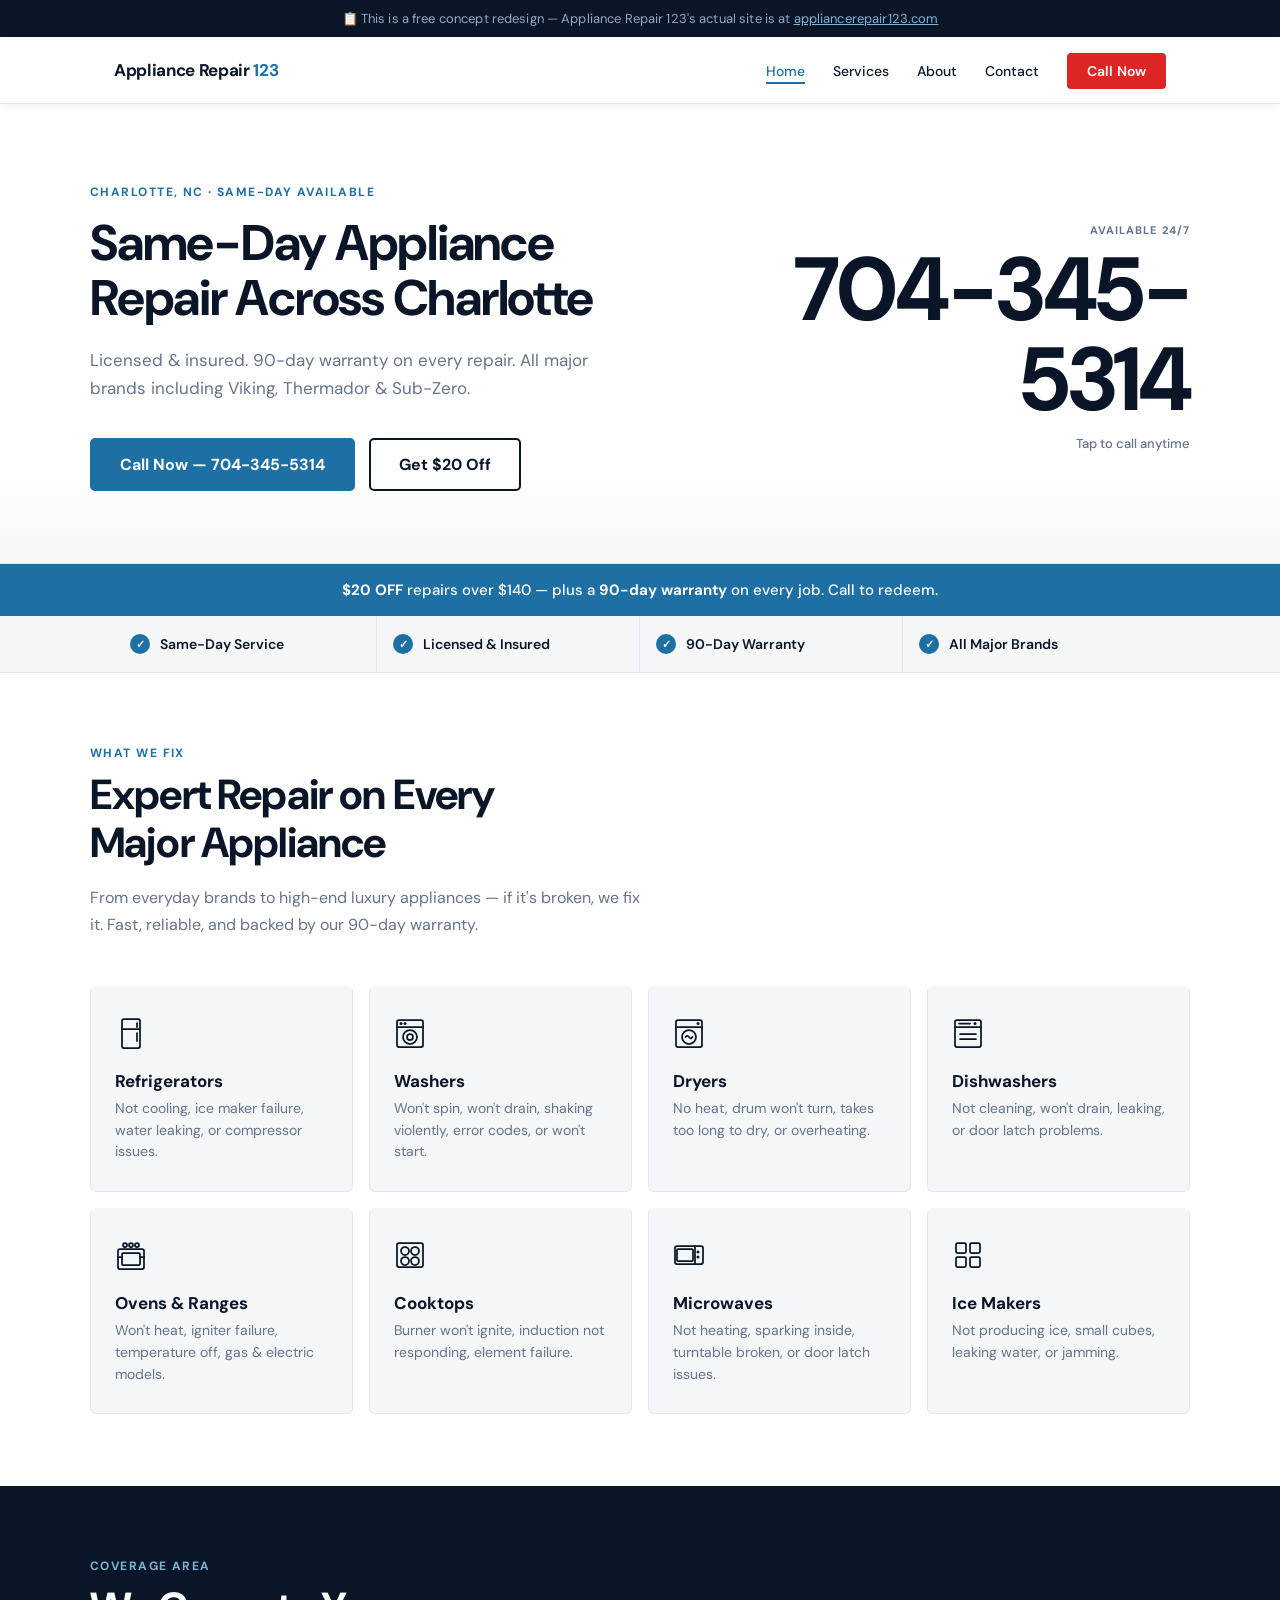
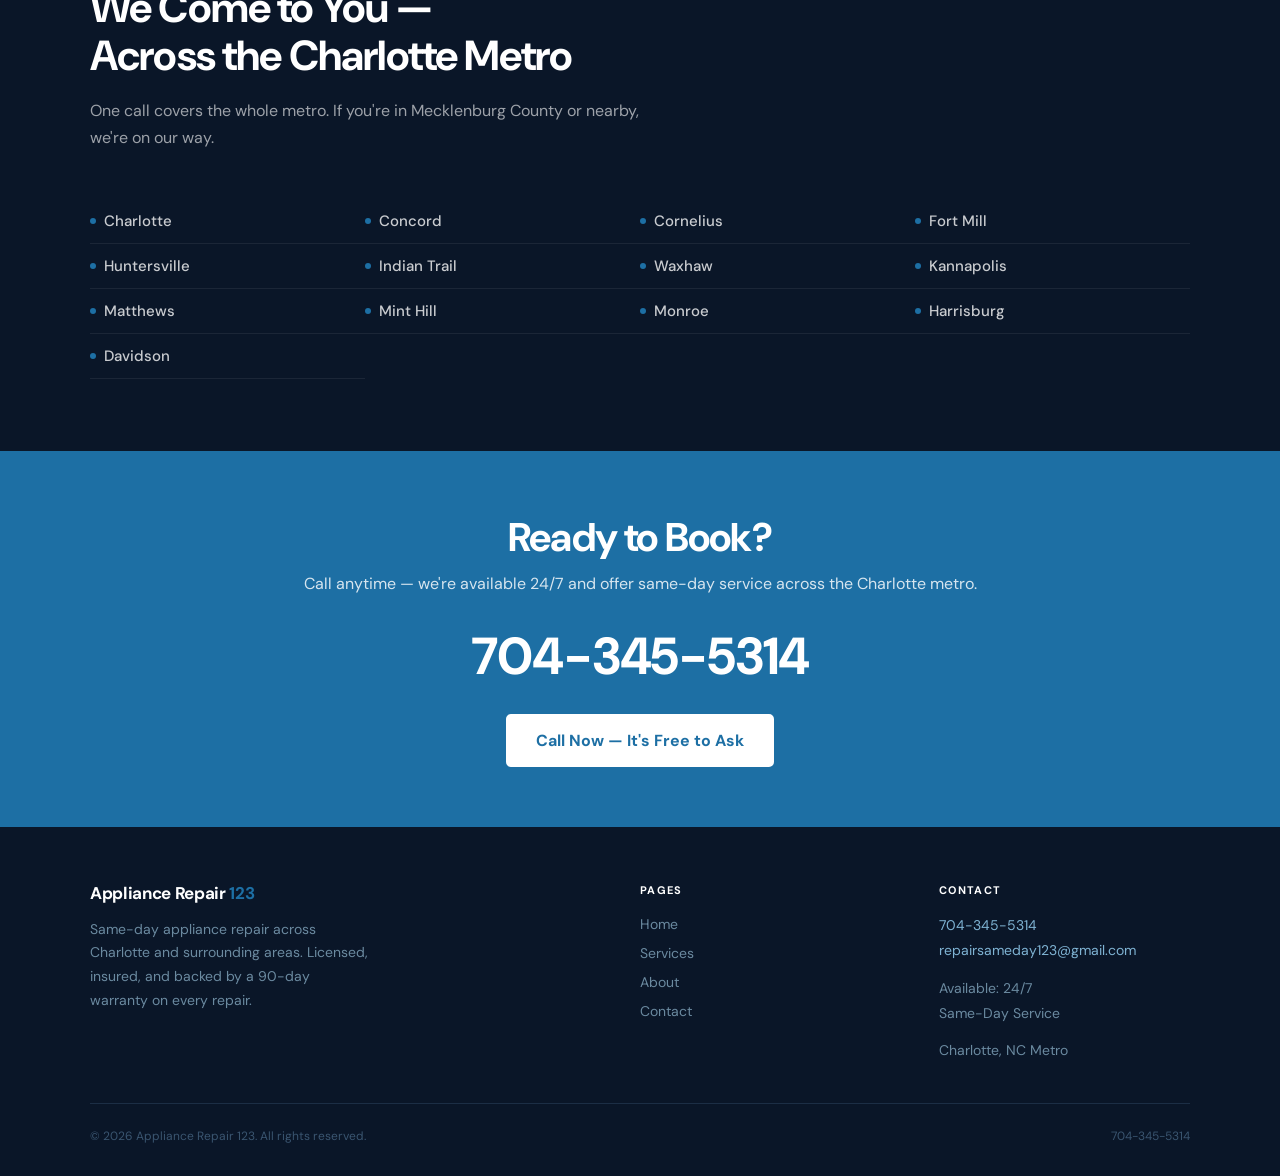
==== index.html @ 3a902fda "feat: initial Appliance Repair 123 concept site" ====
<!DOCTYPE html>
<html lang="en">
<head>
  <meta charset="UTF-8">
  <meta name="viewport" content="width=device-width, initial-scale=1.0">
  <title>Appliance Repair 123 — Same-Day Repair in Charlotte, NC</title>
  <meta name="description" content="Same-day appliance repair across the Charlotte metro. Licensed & insured. 90-day warranty. All major brands including Viking, Thermador & Sub-Zero. Call 704-345-5314.">
  <link rel="preconnect" href="https://fonts.googleapis.com">
  <link rel="preconnect" href="https://fonts.gstatic.com" crossorigin>
  <link href="https://fonts.googleapis.com/css2?family=DM+Sans:wght@400;500;700&display=swap" rel="stylesheet">
  <link rel="stylesheet" href="css/styles.css">
</head>
<body>

  <div class="concept-banner">
    📋 This is a free concept redesign — Appliance Repair 123's actual site is at <a href="https://appliancerepair123.com" target="_blank" rel="noopener">appliancerepair123.com</a>
  </div>

  <nav>
    <div class="nav-inner">
      <a href="index.html" class="nav-logo">Appliance Repair <span>123</span></a>
      <ul class="nav-links">
        <li><a href="index.html" class="active">Home</a></li>
        <li><a href="services.html">Services</a></li>
        <li><a href="about.html">About</a></li>
        <li><a href="contact.html">Contact</a></li>
        <li><a href="tel:7043455314" class="nav-cta">Call Now</a></li>
      </ul>
      <button class="hamburger" id="hamburger" aria-label="Open menu">
        <span></span><span></span><span></span>
      </button>
    </div>
    <div class="mobile-menu" id="mobileMenu">
      <ul>
        <li><a href="index.html" class="active">Home</a></li>
        <li><a href="services.html">Services</a></li>
        <li><a href="about.html">About</a></li>
        <li><a href="contact.html">Contact</a></li>
        <li><a href="tel:7043455314">📞 Call 704-345-5314</a></li>
      </ul>
    </div>
  </nav>

  <!-- HERO -->
  <section class="hero">
    <div class="hero-inner">
      <div class="hero-content">
        <p class="hero-eyebrow">Charlotte, NC · Same-Day Available</p>
        <h1>Same-Day Appliance<br>Repair Across Charlotte</h1>
        <p class="hero-sub">Licensed &amp; insured. 90-day warranty on every repair. All major brands including Viking, Thermador &amp; Sub-Zero.</p>
        <div class="hero-ctas">
          <a href="tel:7043455314" class="btn-primary">Call Now — 704-345-5314</a>
          <a href="#offer" class="btn-outline">Get $20 Off</a>
        </div>
      </div>
      <div class="hero-phone-wrap">
        <p class="hero-phone-label">Available 24/7</p>
        <a href="tel:7043455314" class="hero-phone">704-345-<br>5314</a>
        <p class="hero-phone-sub">Tap to call anytime</p>
      </div>
    </div>
  </section>

  <!-- OFFER BANNER -->
  <div class="offer-banner" id="offer">
    <p><strong>$20 OFF</strong> repairs over $140 — plus a <strong>90-day warranty</strong> on every job. Call to redeem.</p>
  </div>

  <!-- TRUST BAR -->
  <div class="trust-bar">
    <div class="trust-inner">
      <div class="trust-item"><span class="trust-check">✓</span> Same-Day Service</div>
      <div class="trust-item"><span class="trust-check">✓</span> Licensed &amp; Insured</div>
      <div class="trust-item"><span class="trust-check">✓</span> 90-Day Warranty</div>
      <div class="trust-item"><span class="trust-check">✓</span> All Major Brands</div>
    </div>
  </div>

  <!-- SERVICES GRID -->
  <section class="services-section">
    <div class="section-inner">
      <p class="section-eyebrow">What We Fix</p>
      <h2 class="section-title">Expert Repair on Every<br>Major Appliance</h2>
      <p class="section-sub">From everyday brands to high-end luxury appliances — if it's broken, we fix it. Fast, reliable, and backed by our 90-day warranty.</p>
      <div class="services-grid">

        <div class="service-card">
          <div class="card-icon"><svg width="32" height="32" viewBox="0 0 32 32" fill="none" stroke="#0a1628" stroke-width="1.75" stroke-linecap="round" stroke-linejoin="round"><rect x="7" y="2" width="18" height="29" rx="2"/><line x1="7" y1="12" x2="25" y2="12"/><line x1="22" y1="6" x2="22" y2="10"/><line x1="22" y1="16" x2="22" y2="24"/></svg></div>
          <h3>Refrigerators</h3>
          <p>Not cooling, ice maker failure, water leaking, or compressor issues.</p>
        </div>

        <div class="service-card">
          <div class="card-icon"><svg width="32" height="32" viewBox="0 0 32 32" fill="none" stroke="#0a1628" stroke-width="1.75" stroke-linecap="round" stroke-linejoin="round"><rect x="3" y="3" width="26" height="27" rx="2"/><line x1="3" y1="10" x2="29" y2="10"/><circle cx="16" cy="20" r="7"/><circle cx="16" cy="20" r="3"/><circle cx="7" cy="6.5" r="1.5" fill="#0a1628" stroke="none"/><circle cx="11" cy="6.5" r="1.5" fill="#0a1628" stroke="none"/></svg></div>
          <h3>Washers</h3>
          <p>Won't spin, won't drain, shaking violently, error codes, or won't start.</p>
        </div>

        <div class="service-card">
          <div class="card-icon"><svg width="32" height="32" viewBox="0 0 32 32" fill="none" stroke="#0a1628" stroke-width="1.75" stroke-linecap="round" stroke-linejoin="round"><rect x="3" y="3" width="26" height="27" rx="2"/><line x1="3" y1="10" x2="29" y2="10"/><circle cx="16" cy="20" r="7"/><path d="M12.5 20 Q14 17.5 16 20 Q18 22.5 19.5 20"/><circle cx="25" cy="6.5" r="1.5" fill="#0a1628" stroke="none"/></svg></div>
          <h3>Dryers</h3>
          <p>No heat, drum won't turn, takes too long to dry, or overheating.</p>
        </div>

        <div class="service-card">
          <div class="card-icon"><svg width="32" height="32" viewBox="0 0 32 32" fill="none" stroke="#0a1628" stroke-width="1.75" stroke-linecap="round" stroke-linejoin="round"><rect x="3" y="3" width="26" height="27" rx="2"/><line x1="3" y1="10" x2="29" y2="10"/><line x1="8" y1="17" x2="24" y2="17"/><line x1="8" y1="22" x2="24" y2="22"/><line x1="7" y1="6.5" x2="18" y2="6.5"/><circle cx="23" cy="6.5" r="1.5" fill="#0a1628" stroke="none"/></svg></div>
          <h3>Dishwashers</h3>
          <p>Not cleaning, won't drain, leaking, or door latch problems.</p>
        </div>

        <div class="service-card">
          <div class="card-icon"><svg width="32" height="32" viewBox="0 0 32 32" fill="none" stroke="#0a1628" stroke-width="1.75" stroke-linecap="round" stroke-linejoin="round"><circle cx="10" cy="6" r="2"/><circle cx="16" cy="6" r="2"/><circle cx="22" cy="6" r="2"/><rect x="3" y="10" width="26" height="20" rx="2"/><rect x="7" y="14" width="18" height="12" rx="1"/><line x1="3" y1="18" x2="7" y2="18"/><line x1="25" y1="18" x2="29" y2="18"/></svg></div>
          <h3>Ovens &amp; Ranges</h3>
          <p>Won't heat, igniter failure, temperature off, gas &amp; electric models.</p>
        </div>

        <div class="service-card">
          <div class="card-icon"><svg width="32" height="32" viewBox="0 0 32 32" fill="none" stroke="#0a1628" stroke-width="1.75" stroke-linecap="round" stroke-linejoin="round"><rect x="3" y="4" width="26" height="24" rx="2"/><circle cx="11" cy="12" r="4"/><circle cx="21" cy="12" r="4"/><circle cx="11" cy="22" r="4"/><circle cx="21" cy="22" r="4"/></svg></div>
          <h3>Cooktops</h3>
          <p>Burner won't ignite, induction not responding, element failure.</p>
        </div>

        <div class="service-card">
          <div class="card-icon"><svg width="32" height="32" viewBox="0 0 32 32" fill="none" stroke="#0a1628" stroke-width="1.75" stroke-linecap="round" stroke-linejoin="round"><rect x="2" y="7" width="28" height="18" rx="2"/><line x1="22" y1="7" x2="22" y2="25"/><rect x="4" y="10" width="16" height="12" rx="1"/><circle cx="25" cy="13" r="1.5" fill="#0a1628" stroke="none"/><circle cx="25" cy="18" r="1.5" fill="#0a1628" stroke="none"/></svg></div>
          <h3>Microwaves</h3>
          <p>Not heating, sparking inside, turntable broken, or door latch issues.</p>
        </div>

        <div class="service-card">
          <div class="card-icon"><svg width="32" height="32" viewBox="0 0 32 32" fill="none" stroke="#0a1628" stroke-width="1.75" stroke-linecap="round" stroke-linejoin="round"><rect x="4" y="4" width="10" height="10" rx="1.5"/><rect x="18" y="4" width="10" height="10" rx="1.5"/><rect x="4" y="18" width="10" height="10" rx="1.5"/><rect x="18" y="18" width="10" height="10" rx="1.5"/></svg></div>
          <h3>Ice Makers</h3>
          <p>Not producing ice, small cubes, leaking water, or jamming.</p>
        </div>

      </div>
    </div>
  </section>

  <!-- SERVICE AREA -->
  <section class="service-area">
    <div class="section-inner">
      <p class="section-eyebrow">Coverage Area</p>
      <h2 class="section-title">We Come to You —<br>Across the Charlotte Metro</h2>
      <p class="section-sub">One call covers the whole metro. If you're in Mecklenburg County or nearby, we're on our way.</p>
      <div class="cities-grid">
        <div class="city-item">Charlotte</div>
        <div class="city-item">Concord</div>
        <div class="city-item">Cornelius</div>
        <div class="city-item">Fort Mill</div>
        <div class="city-item">Huntersville</div>
        <div class="city-item">Indian Trail</div>
        <div class="city-item">Waxhaw</div>
        <div class="city-item">Kannapolis</div>
        <div class="city-item">Matthews</div>
        <div class="city-item">Mint Hill</div>
        <div class="city-item">Monroe</div>
        <div class="city-item">Harrisburg</div>
        <div class="city-item">Davidson</div>
      </div>
    </div>
  </section>

  <!-- CTA STRIP -->
  <div class="cta-strip">
    <h2>Ready to Book?</h2>
    <p>Call anytime — we're available 24/7 and offer same-day service across the Charlotte metro.</p>
    <a href="tel:7043455314" class="phone-link">704-345-5314</a>
    <a href="tel:7043455314" class="btn-white">Call Now — It's Free to Ask</a>
  </div>

  <!-- FOOTER -->
  <footer>
    <div class="footer-inner">
      <div class="footer-grid">
        <div class="footer-brand">
          <a href="index.html" class="nav-logo">Appliance Repair <span>123</span></a>
          <p>Same-day appliance repair across Charlotte and surrounding areas. Licensed, insured, and backed by a 90-day warranty on every repair.</p>
        </div>
        <div>
          <h4>Pages</h4>
          <ul>
            <li><a href="index.html">Home</a></li>
            <li><a href="services.html">Services</a></li>
            <li><a href="about.html">About</a></li>
            <li><a href="contact.html">Contact</a></li>
          </ul>
        </div>
        <div class="footer-info">
          <h4>Contact</h4>
          <p><a href="tel:7043455314">704-345-5314</a></p>
          <p><a href="mailto:repairsameday123@gmail.com">repairsameday123@gmail.com</a></p>
          <p style="margin-top:12px;">Available: 24/7<br>Same-Day Service</p>
          <p style="margin-top:12px;">Charlotte, NC Metro</p>
        </div>
      </div>
      <hr class="footer-divider">
      <div class="footer-bottom">
        <span>© 2026 Appliance Repair 123. All rights reserved.</span>
        <span><a href="tel:7043455314">704-345-5314</a></span>
      </div>
    </div>
  </footer>

  <script src="main.js"></script>
</body>
</html>
---- css/styles.css ----
/* ── RESET & VARIABLES ── */
*, *::before, *::after { box-sizing: border-box; margin: 0; padding: 0; }

:root {
  --navy: #0a1628;
  --navy-light: #112038;
  --blue: #1d6fa4;
  --blue-dark: #175d8a;
  --blue-light: #e8f4fd;
  --red: #dc2626;
  --red-dark: #b91c1c;
  --white: #ffffff;
  --grey: #f4f6f8;
  --border: #e2e8f0;
  --text: #1a2332;
  --muted: #64748b;
}

html { scroll-behavior: smooth; }

body {
  font-family: 'DM Sans', sans-serif;
  font-size: 16px;
  color: var(--text);
  background: var(--white);
}

/* ── CONCEPT BANNER ── */
.concept-banner {
  background: var(--navy);
  color: #94a8c0;
  text-align: center;
  padding: 10px 20px;
  font-size: 13px;
  letter-spacing: 0.01em;
}
.concept-banner a { color: #7fb3d3; text-decoration: underline; }

/* ── NAV ── */
nav {
  background: var(--white);
  position: sticky;
  top: 0;
  z-index: 100;
  border-bottom: 1px solid var(--border);
  box-shadow: 0 1px 8px rgba(0,0,0,0.06);
}
.nav-inner {
  max-width: 1100px;
  margin: 0 auto;
  padding: 0 24px;
  display: flex;
  align-items: center;
  justify-content: space-between;
  height: 66px;
}
.nav-logo {
  font-weight: 700;
  font-size: 17px;
  color: var(--navy);
  text-decoration: none;
  letter-spacing: -0.02em;
  line-height: 1.2;
}
.nav-logo span { color: var(--blue); }
.nav-links { display: flex; gap: 28px; list-style: none; align-items: center; }
.nav-links a {
  color: var(--navy);
  text-decoration: none;
  font-size: 14px;
  font-weight: 500;
  padding-bottom: 2px;
  border-bottom: 2px solid transparent;
  transition: color 0.15s, border-color 0.15s;
}
.nav-links a:hover { color: var(--blue); }
.nav-links a.active { color: var(--blue); border-bottom-color: var(--blue); }
.nav-cta {
  background: var(--red) !important;
  color: var(--white) !important;
  padding: 9px 20px !important;
  border-radius: 4px;
  border-bottom: none !important;
  font-weight: 600 !important;
  letter-spacing: 0.01em;
  transition: background 0.15s !important;
}
.nav-cta:hover { background: var(--red-dark) !important; }

.hamburger { display: none; flex-direction: column; gap: 5px; cursor: pointer; padding: 4px; background: none; border: none; }
.hamburger span { display: block; width: 24px; height: 2px; background: var(--navy); transition: all 0.25s; }
.mobile-menu { display: none; background: var(--white); border-top: 1px solid var(--border); }
.mobile-menu.open { display: block; }
.mobile-menu ul { list-style: none; padding: 8px 0; }
.mobile-menu ul li a {
  display: block;
  padding: 13px 24px;
  color: var(--navy);
  text-decoration: none;
  font-size: 15px;
  font-weight: 500;
  border-bottom: 1px solid var(--border);
}
.mobile-menu ul li:last-child a { border-bottom: none; }
.mobile-menu ul li a.active { color: var(--blue); }
.mobile-menu ul li a:hover { background: var(--grey); }

/* ── BUTTONS ── */
.btn-primary {
  display: inline-block;
  background: var(--blue);
  color: var(--white);
  font-family: 'DM Sans', sans-serif;
  font-weight: 700;
  font-size: 16px;
  padding: 14px 28px;
  text-decoration: none;
  border-radius: 5px;
  border: 2px solid var(--blue);
  transition: background 0.15s, border-color 0.15s, transform 0.1s;
  cursor: pointer;
}
.btn-primary:hover { background: var(--blue-dark); border-color: var(--blue-dark); transform: translateY(-1px); }

.btn-outline {
  display: inline-block;
  background: transparent;
  color: var(--navy);
  font-family: 'DM Sans', sans-serif;
  font-weight: 700;
  font-size: 16px;
  padding: 14px 28px;
  text-decoration: none;
  border-radius: 5px;
  border: 2px solid var(--navy);
  transition: background 0.15s, color 0.15s, transform 0.1s;
}
.btn-outline:hover { background: var(--navy); color: var(--white); transform: translateY(-1px); }

.btn-outline-white {
  display: inline-block;
  background: transparent;
  color: var(--white);
  font-family: 'DM Sans', sans-serif;
  font-weight: 700;
  font-size: 16px;
  padding: 14px 28px;
  text-decoration: none;
  border-radius: 5px;
  border: 2px solid rgba(255,255,255,0.6);
  transition: background 0.15s, border-color 0.15s, transform 0.1s;
}
.btn-outline-white:hover { background: rgba(255,255,255,0.12); border-color: #fff; transform: translateY(-1px); }

.btn-white {
  display: inline-block;
  background: var(--white);
  color: var(--blue);
  font-family: 'DM Sans', sans-serif;
  font-weight: 700;
  font-size: 16px;
  padding: 14px 28px;
  text-decoration: none;
  border-radius: 5px;
  border: 2px solid var(--white);
  transition: background 0.15s, transform 0.1s;
}
.btn-white:hover { background: var(--grey); transform: translateY(-1px); }

/* ── SHARED SECTION UTILITIES ── */
section { padding: 72px 24px; }
.section-inner { max-width: 1100px; margin: 0 auto; }
.section-eyebrow {
  font-size: 12px;
  font-weight: 700;
  letter-spacing: 0.12em;
  text-transform: uppercase;
  color: var(--blue);
  margin-bottom: 10px;
}
.section-title {
  font-size: clamp(28px, 3.5vw, 42px);
  font-weight: 700;
  color: var(--navy);
  line-height: 1.15;
  margin-bottom: 16px;
  letter-spacing: -0.02em;
}
.section-sub {
  font-size: 16px;
  color: var(--muted);
  line-height: 1.7;
  max-width: 560px;
  margin-bottom: 48px;
}

/* ── PAGE HERO ── */
.page-hero {
  padding: 80px 24px 72px;
  text-align: center;
  background: var(--navy);
}
.page-hero .eyebrow {
  font-size: 12px;
  font-weight: 700;
  letter-spacing: 0.12em;
  text-transform: uppercase;
  color: #7fb3d3;
  margin-bottom: 14px;
}
.page-hero h1 {
  font-size: clamp(34px, 5vw, 58px);
  font-weight: 700;
  color: var(--white);
  line-height: 1.1;
  letter-spacing: -0.025em;
  margin-bottom: 16px;
}
.page-hero p {
  font-size: 17px;
  color: rgba(255,255,255,0.72);
  max-width: 580px;
  margin: 0 auto 32px;
  line-height: 1.65;
}

/* ── CTA STRIP ── */
.cta-strip {
  background: var(--blue);
  padding: 60px 24px;
  text-align: center;
}
.cta-strip h2 {
  font-size: clamp(24px, 3.5vw, 40px);
  font-weight: 700;
  color: var(--white);
  letter-spacing: -0.02em;
  margin-bottom: 10px;
}
.cta-strip p { color: rgba(255,255,255,0.82); font-size: 16px; margin-bottom: 28px; }
.cta-strip .phone-link {
  display: block;
  font-size: clamp(32px, 5vw, 52px);
  font-weight: 700;
  color: var(--white);
  text-decoration: none;
  letter-spacing: -0.02em;
  margin-bottom: 24px;
  transition: opacity 0.15s;
}
.cta-strip .phone-link:hover { opacity: 0.85; }

/* ── FOOTER ── */
footer {
  background: var(--navy);
  color: #94a8c0;
  padding: 56px 24px 32px;
}
.footer-inner { max-width: 1100px; margin: 0 auto; }
.footer-grid {
  display: grid;
  grid-template-columns: 2fr 1fr 1fr;
  gap: 48px;
  margin-bottom: 40px;
}
.footer-brand .nav-logo { display: inline-block; margin-bottom: 14px; color: var(--white); }
.footer-brand p { font-size: 14px; line-height: 1.7; color: #6b8aa0; max-width: 280px; }
footer h4 {
  font-size: 11px;
  font-weight: 700;
  letter-spacing: 0.12em;
  text-transform: uppercase;
  color: var(--white);
  margin-bottom: 16px;
}
footer ul { list-style: none; }
footer ul li { margin-bottom: 8px; }
footer ul li a { color: #6b8aa0; text-decoration: none; font-size: 14px; transition: color 0.15s; }
footer ul li a:hover { color: #c8dcea; }
.footer-info p { font-size: 14px; line-height: 1.8; color: #6b8aa0; }
.footer-info a { color: #7fb3d3; text-decoration: none; }
.footer-divider { border: none; border-top: 1px solid #1c2e45; margin-bottom: 24px; }
.footer-bottom { display: flex; justify-content: space-between; align-items: center; font-size: 12px; color: #3a5570; }
.footer-bottom a { color: #3a5570; text-decoration: none; }

/* ─────────────────────────────────────────
   INDEX PAGE
───────────────────────────────────────── */
.hero {
  background: linear-gradient(to bottom, var(--white) 80%, var(--grey) 100%);
  padding: 80px 24px 72px;
  border-bottom: 1px solid var(--border);
}
.hero-inner {
  max-width: 1100px;
  margin: 0 auto;
  display: flex;
  align-items: center;
  justify-content: space-between;
  gap: 48px;
}
.hero-content { flex: 1; }
.hero-eyebrow {
  font-size: 12px;
  font-weight: 700;
  letter-spacing: 0.12em;
  text-transform: uppercase;
  color: var(--blue);
  margin-bottom: 16px;
}
.hero h1 {
  font-size: clamp(30px, 4vw, 50px);
  font-weight: 700;
  color: var(--navy);
  line-height: 1.1;
  letter-spacing: -0.025em;
  margin-bottom: 20px;
}
.hero-sub {
  font-size: 17px;
  color: var(--muted);
  line-height: 1.65;
  margin-bottom: 36px;
  max-width: 500px;
}
.hero-ctas { display: flex; gap: 14px; flex-wrap: wrap; }

.hero-phone-wrap { text-align: right; flex-shrink: 0; }
.hero-phone-label {
  font-size: 11px;
  font-weight: 700;
  letter-spacing: 0.1em;
  text-transform: uppercase;
  color: var(--muted);
  margin-bottom: 8px;
}
.hero-phone {
  font-size: clamp(44px, 7vw, 100px);
  font-weight: 700;
  color: var(--navy);
  text-decoration: none;
  letter-spacing: -0.04em;
  line-height: 1;
  display: block;
  transition: color 0.15s;
  white-space: nowrap;
}
.hero-phone:hover { color: var(--blue); }
.hero-phone-sub {
  font-size: 13px;
  color: var(--muted);
  margin-top: 10px;
  font-weight: 500;
  text-align: right;
}

/* Offer banner */
.offer-banner {
  background: var(--blue);
  padding: 16px 24px;
  text-align: center;
}
.offer-banner p {
  color: var(--white);
  font-size: 15px;
  font-weight: 500;
}
.offer-banner strong { font-weight: 700; }

/* Trust bar */
.trust-bar {
  background: var(--grey);
  border-bottom: 1px solid var(--border);
}
.trust-inner {
  max-width: 1100px;
  margin: 0 auto;
  padding: 0 24px;
  display: grid;
  grid-template-columns: repeat(4, 1fr);
}
.trust-item {
  display: flex;
  align-items: center;
  gap: 10px;
  padding: 18px 16px;
  font-weight: 600;
  font-size: 14px;
  color: var(--navy);
  border-right: 1px solid var(--border);
}
.trust-item:last-child { border-right: none; }
.trust-check {
  width: 20px;
  height: 20px;
  border-radius: 50%;
  background: var(--blue);
  color: var(--white);
  display: flex;
  align-items: center;
  justify-content: center;
  flex-shrink: 0;
  font-size: 11px;
  font-weight: 700;
  line-height: 1;
}

/* Services grid */
.services-section { background: var(--white); }
.services-grid {
  display: grid;
  grid-template-columns: repeat(auto-fill, minmax(240px, 1fr));
  gap: 16px;
}
.service-card {
  background: var(--grey);
  border: 1px solid var(--border);
  border-top: 3px solid transparent;
  border-radius: 6px;
  padding: 28px 24px;
  transition: border-top-color 0.15s, box-shadow 0.15s, transform 0.15s;
  cursor: default;
}
.service-card:hover {
  border-top-color: var(--blue);
  box-shadow: 0 4px 20px rgba(0,0,0,0.08);
  transform: translateY(-2px);
}
.card-icon { display: block; margin-bottom: 16px; }
.service-card h3 {
  font-size: 17px;
  font-weight: 700;
  color: var(--navy);
  margin-bottom: 6px;
}
.service-card p { font-size: 14px; color: var(--muted); line-height: 1.55; }

/* Service area */
.service-area { background: var(--navy); }
.service-area .section-eyebrow { color: #7fb3d3; }
.service-area .section-title { color: var(--white); }
.service-area .section-sub { color: rgba(255,255,255,0.6); }
.cities-grid {
  display: grid;
  grid-template-columns: repeat(4, 1fr);
  gap: 0;
}
.city-item {
  font-size: 15px;
  color: rgba(255,255,255,0.78);
  padding: 12px 0;
  border-bottom: 1px solid rgba(255,255,255,0.07);
  font-weight: 500;
  display: flex;
  align-items: center;
  gap: 8px;
}
.city-item::before {
  content: '';
  display: inline-block;
  width: 6px;
  height: 6px;
  border-radius: 50%;
  background: var(--blue);
  flex-shrink: 0;
}

/* ─────────────────────────────────────────
   SERVICES PAGE
───────────────────────────────────────── */
.service-detail-section { padding: 72px 24px; }
.service-detail-inner { max-width: 1100px; margin: 0 auto; }
.service-block {
  display: grid;
  grid-template-columns: 1fr 2.5fr;
  gap: 48px;
  padding: 52px 0;
  border-bottom: 1px solid var(--border);
  align-items: start;
}
.service-block:last-child { border-bottom: none; }
.service-block-left { position: sticky; top: 88px; }
.service-block-icon { display: block; margin-bottom: 20px; }
.service-block-left h2 {
  font-size: 24px;
  font-weight: 700;
  color: var(--navy);
  letter-spacing: -0.02em;
  margin-bottom: 16px;
  line-height: 1.2;
}
.call-link {
  display: inline-block;
  background: var(--blue);
  color: var(--white);
  font-family: 'DM Sans', sans-serif;
  font-weight: 700;
  font-size: 14px;
  padding: 10px 20px;
  text-decoration: none;
  border-radius: 4px;
  transition: background 0.15s;
}
.call-link:hover { background: var(--blue-dark); }
.service-block-right p {
  font-size: 16px;
  line-height: 1.78;
  color: #444;
  margin-bottom: 20px;
}
.service-block-right h3 {
  font-size: 11px;
  font-weight: 700;
  letter-spacing: 0.1em;
  text-transform: uppercase;
  color: var(--muted);
  margin-bottom: 14px;
  margin-top: 28px;
}
.symptom-list {
  list-style: none;
  display: grid;
  grid-template-columns: repeat(2, 1fr);
  gap: 8px 24px;
}
.symptom-list li {
  font-size: 14px;
  color: #555;
  padding-left: 18px;
  position: relative;
  line-height: 1.5;
}
.symptom-list li::before {
  content: '→';
  position: absolute;
  left: 0;
  color: var(--blue);
  font-size: 12px;
}

/* Premium brands */
.premium-brands {
  background: var(--grey);
  padding: 64px 24px;
  border-top: 1px solid var(--border);
}
.premium-brands-inner { max-width: 1100px; margin: 0 auto; }
.brands-grid {
  display: flex;
  flex-wrap: wrap;
  gap: 14px;
  margin-top: 36px;
}
.brand-badge {
  background: var(--white);
  border: 2px solid var(--border);
  border-radius: 6px;
  padding: 14px 28px;
  font-size: 15px;
  font-weight: 700;
  color: var(--navy);
  letter-spacing: 0.02em;
  transition: border-color 0.15s, box-shadow 0.15s;
}
.brand-badge:hover {
  border-color: var(--blue);
  box-shadow: 0 2px 12px rgba(29,111,164,0.12);
}

/* ─────────────────────────────────────────
   ABOUT PAGE
───────────────────────────────────────── */
.about-section { padding: 80px 24px; }
.about-inner { max-width: 1100px; margin: 0 auto; }
.about-layout {
  display: grid;
  grid-template-columns: 1fr 1fr;
  gap: 64px;
  align-items: start;
  margin-bottom: 72px;
}
.about-text .section-eyebrow { margin-bottom: 12px; }
.about-text h2 {
  font-size: clamp(28px, 3.5vw, 42px);
  font-weight: 700;
  color: var(--navy);
  letter-spacing: -0.02em;
  margin-bottom: 24px;
  line-height: 1.15;
}
.about-text p {
  font-size: 16px;
  line-height: 1.8;
  color: #444;
  margin-bottom: 18px;
}
.about-photo img {
  width: 100%;
  border-radius: 8px;
  display: block;
  object-fit: cover;
  box-shadow: 0 8px 32px rgba(0,0,0,0.12);
}
.about-creds-heading {
  font-size: 12px;
  font-weight: 700;
  letter-spacing: 0.12em;
  text-transform: uppercase;
  color: var(--blue);
  margin-bottom: 24px;
  margin-top: 48px;
}
.about-credentials {
  display: grid;
  grid-template-columns: repeat(3, 1fr);
  gap: 16px;
}
.credential-card {
  background: var(--grey);
  border: 1px solid var(--border);
  border-radius: 6px;
  padding: 28px 20px;
  text-align: center;
}
.cred-icon { display: block; margin: 0 auto 14px; }
.credential-card h3 {
  font-size: 15px;
  font-weight: 700;
  color: var(--navy);
  margin-bottom: 8px;
}
.credential-card p { font-size: 13px; color: var(--muted); line-height: 1.55; }

/* About service area */
.about-area { background: var(--navy); padding: 64px 24px; }
.about-area-inner { max-width: 1100px; margin: 0 auto; }
.about-area .section-eyebrow { color: #7fb3d3; }
.about-area .section-title { color: var(--white); margin-bottom: 36px; }

/* ─────────────────────────────────────────
   CONTACT PAGE
───────────────────────────────────────── */
.contact-hero {
  background: var(--navy);
  padding: 72px 24px 64px;
  text-align: center;
}
.contact-hero h1 {
  font-size: clamp(30px, 5vw, 52px);
  font-weight: 700;
  color: var(--white);
  letter-spacing: -0.025em;
  margin-bottom: 28px;
  line-height: 1.1;
}
.contact-hero .big-phone {
  font-size: clamp(44px, 8vw, 88px);
  font-weight: 700;
  color: var(--white);
  text-decoration: none;
  letter-spacing: -0.04em;
  display: inline-block;
  margin-bottom: 20px;
  transition: color 0.15s;
  line-height: 1;
}
.contact-hero .big-phone:hover { color: #7fb3d3; }
.contact-hero p { font-size: 16px; color: rgba(255,255,255,0.65); margin-bottom: 28px; }

.hours-band {
  background: var(--grey);
  border-bottom: 1px solid var(--border);
  padding: 28px 24px;
}
.hours-inner {
  max-width: 1100px;
  margin: 0 auto;
  display: grid;
  grid-template-columns: repeat(3, 1fr);
  text-align: center;
}
.hours-item { padding: 12px 24px; border-right: 1px solid var(--border); }
.hours-item:last-child { border-right: none; }
.hours-label {
  font-size: 11px;
  font-weight: 700;
  letter-spacing: 0.1em;
  text-transform: uppercase;
  color: var(--muted);
  margin-bottom: 6px;
}
.hours-value { font-size: 20px; font-weight: 700; color: var(--navy); }

.contact-body { padding: 72px 24px; }
.contact-inner {
  max-width: 1100px;
  margin: 0 auto;
  display: grid;
  grid-template-columns: 1fr 1fr;
  gap: 64px;
  align-items: start;
}
.contact-info h2 {
  font-size: clamp(24px, 3vw, 36px);
  font-weight: 700;
  color: var(--navy);
  letter-spacing: -0.02em;
  margin-bottom: 20px;
}
.contact-info > p { font-size: 15px; color: #555; line-height: 1.75; margin-bottom: 32px; }
.info-block { margin-bottom: 28px; }
.info-block h3 {
  font-size: 11px;
  font-weight: 700;
  letter-spacing: 0.1em;
  text-transform: uppercase;
  color: var(--muted);
  margin-bottom: 8px;
}
.info-block a {
  color: var(--navy);
  text-decoration: none;
  font-size: 20px;
  font-weight: 700;
  letter-spacing: -0.02em;
  transition: color 0.15s;
  display: inline-block;
}
.info-block a:hover { color: var(--blue); }
.info-block p { font-size: 15px; color: #555; line-height: 1.65; }

.contact-cities h3 {
  font-size: 11px;
  font-weight: 700;
  letter-spacing: 0.1em;
  text-transform: uppercase;
  color: var(--muted);
  margin-bottom: 14px;
  margin-top: 32px;
}
.cities-tags {
  display: flex;
  flex-wrap: wrap;
  gap: 8px;
}
.city-tag {
  background: var(--grey);
  border: 1px solid var(--border);
  border-radius: 20px;
  padding: 5px 14px;
  font-size: 13px;
  font-weight: 500;
  color: var(--navy);
}

/* Contact form */
.contact-form-wrap h2 {
  font-size: clamp(24px, 3vw, 36px);
  font-weight: 700;
  color: var(--navy);
  letter-spacing: -0.02em;
  margin-bottom: 8px;
}
.form-note { font-size: 13px; color: var(--muted); margin-bottom: 28px; line-height: 1.5; }
.form-note a { color: var(--blue); text-decoration: none; font-weight: 600; }
.form-group { margin-bottom: 18px; }
.form-group label {
  display: block;
  font-size: 12px;
  font-weight: 700;
  letter-spacing: 0.07em;
  text-transform: uppercase;
  color: var(--navy);
  margin-bottom: 6px;
}
.form-group input,
.form-group select,
.form-group textarea {
  width: 100%;
  padding: 12px 14px;
  border: 2px solid var(--border);
  border-radius: 5px;
  font-family: 'DM Sans', sans-serif;
  font-size: 15px;
  color: var(--text);
  background: var(--white);
  transition: border-color 0.15s;
  outline: none;
}
.form-group input:focus,
.form-group select:focus,
.form-group textarea:focus { border-color: var(--blue); }
.form-group textarea { resize: vertical; min-height: 120px; }
.form-group select {
  appearance: none;
  background-image: url("data:image/svg+xml,%3Csvg xmlns='http://www.w3.org/2000/svg' width='12' height='8' viewBox='0 0 12 8'%3E%3Cpath fill='%2364748b' d='M6 8L0 0h12z'/%3E%3C/svg%3E");
  background-repeat: no-repeat;
  background-position: right 14px center;
  cursor: pointer;
}
.form-row { display: grid; grid-template-columns: 1fr 1fr; gap: 16px; }
.btn-submit {
  display: block;
  width: 100%;
  background: var(--blue);
  color: var(--white);
  font-family: 'DM Sans', sans-serif;
  font-weight: 700;
  font-size: 17px;
  padding: 15px 24px;
  border: none;
  border-radius: 5px;
  cursor: pointer;
  transition: background 0.15s, transform 0.1s;
  margin-top: 8px;
}
.btn-submit:hover { background: var(--blue-dark); transform: translateY(-1px); }
.form-disclaimer { font-size: 12px; color: var(--muted); text-align: center; margin-top: 10px; line-height: 1.5; }

/* ─────────────────────────────────────────
   RESPONSIVE
───────────────────────────────────────── */
@media (max-width: 768px) {
  nav .nav-links { display: none; }
  .hamburger { display: flex; }

  .hero-inner { flex-direction: column; gap: 40px; }
  .hero-phone-wrap { text-align: left; }
  .hero-phone { font-size: 52px; }
  .hero-ctas { flex-direction: column; }
  .hero-ctas a { text-align: center; }

  .trust-inner { grid-template-columns: repeat(2, 1fr); }
  .trust-item { border-right: none; border-bottom: 1px solid var(--border); }
  .trust-item:nth-child(odd) { border-right: 1px solid var(--border); }
  .trust-item:nth-child(3),
  .trust-item:nth-child(4) { border-bottom: none; }

  .cities-grid { grid-template-columns: repeat(2, 1fr); }

  .service-block { grid-template-columns: 1fr; }
  .service-block-left { position: static; }
  .symptom-list { grid-template-columns: 1fr; }

  .about-layout { grid-template-columns: 1fr; gap: 40px; }
  .about-credentials { grid-template-columns: 1fr; }

  .hours-inner { grid-template-columns: 1fr; }
  .hours-item { border-right: none; border-bottom: 1px solid var(--border); padding: 16px 24px; }
  .hours-item:last-child { border-bottom: none; }

  .contact-inner { grid-template-columns: 1fr; gap: 40px; }
  .form-row { grid-template-columns: 1fr; }

  .footer-grid { grid-template-columns: 1fr; gap: 32px; }
  .footer-bottom { flex-direction: column; gap: 8px; text-align: center; }

  section { padding: 52px 24px; }
}

@media (max-width: 480px) {
  .trust-inner { grid-template-columns: 1fr; }
  .trust-item { border-right: none; }
  .trust-item:nth-child(odd) { border-right: none; }
  .trust-item:nth-child(3),
  .trust-item:nth-child(4) { border-bottom: 1px solid var(--border); }
  .trust-item:last-child { border-bottom: none; }
  .cities-grid { grid-template-columns: 1fr 1fr; }
}
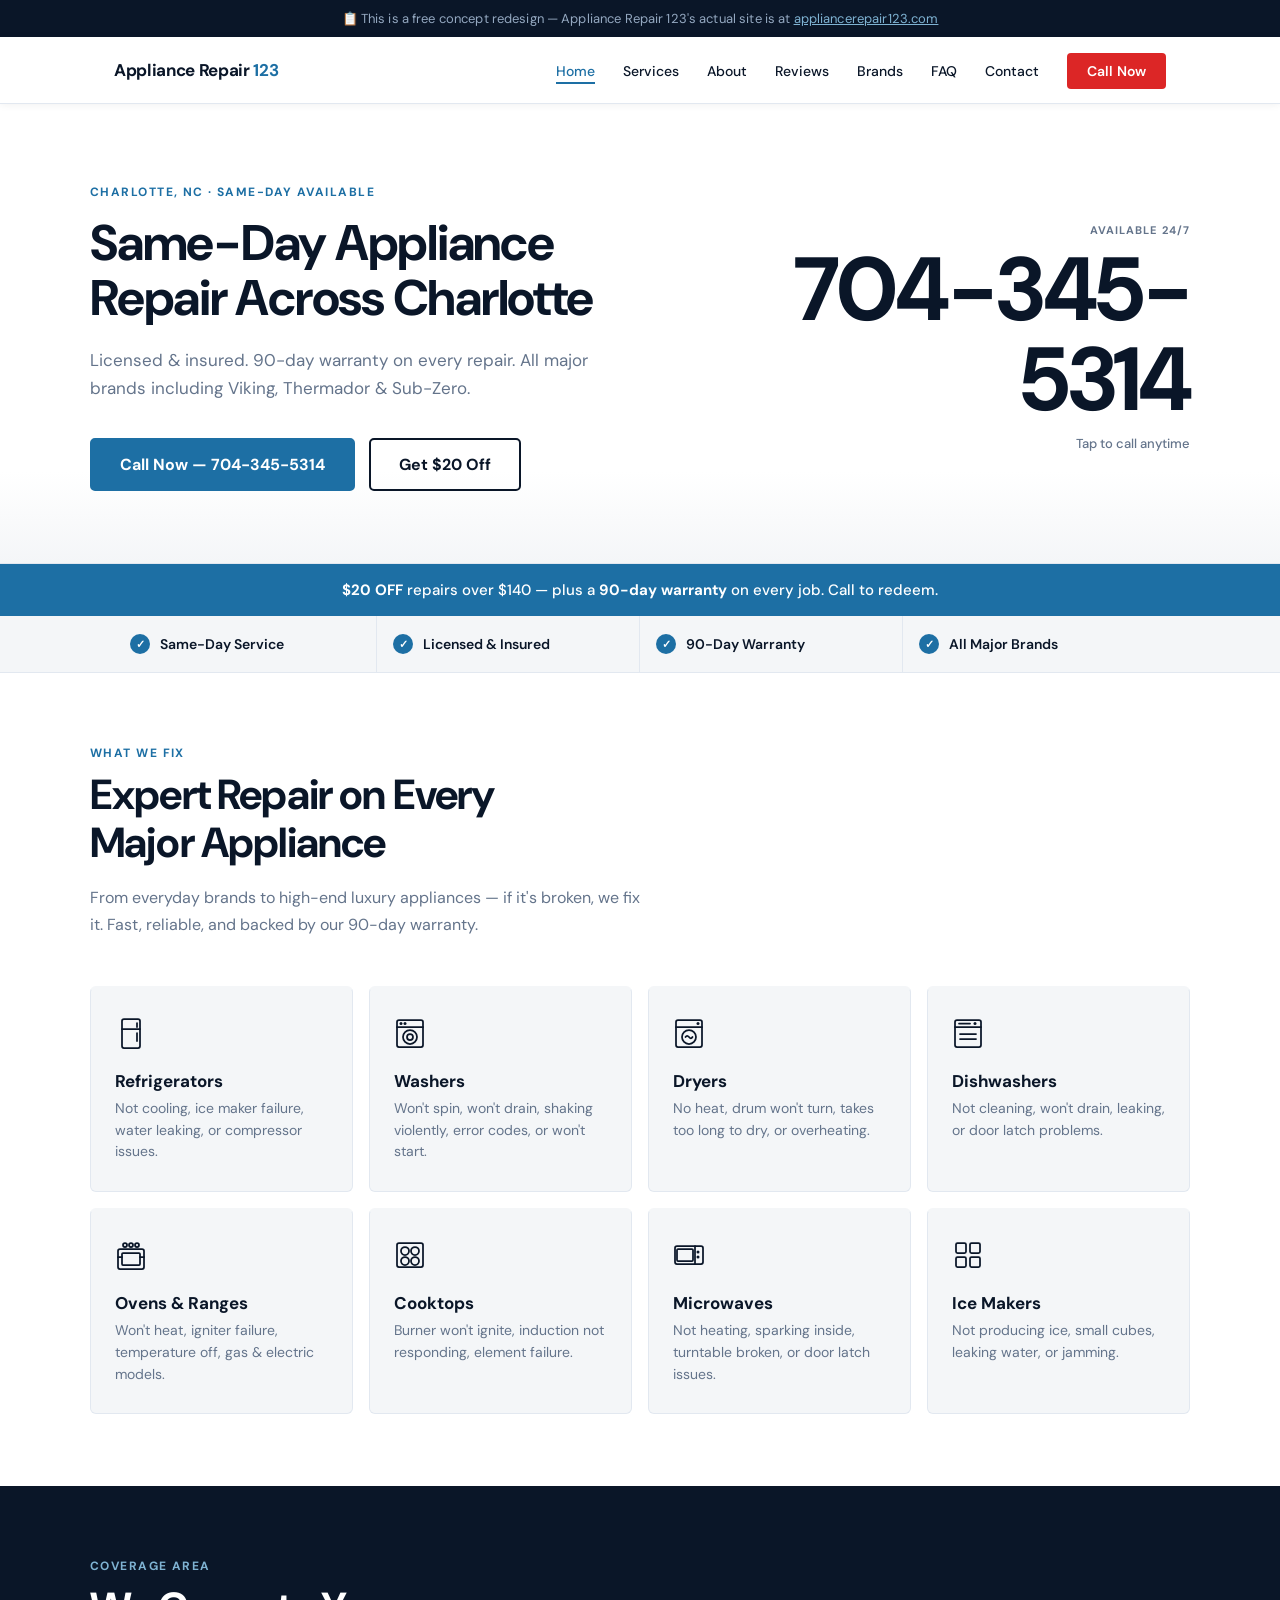
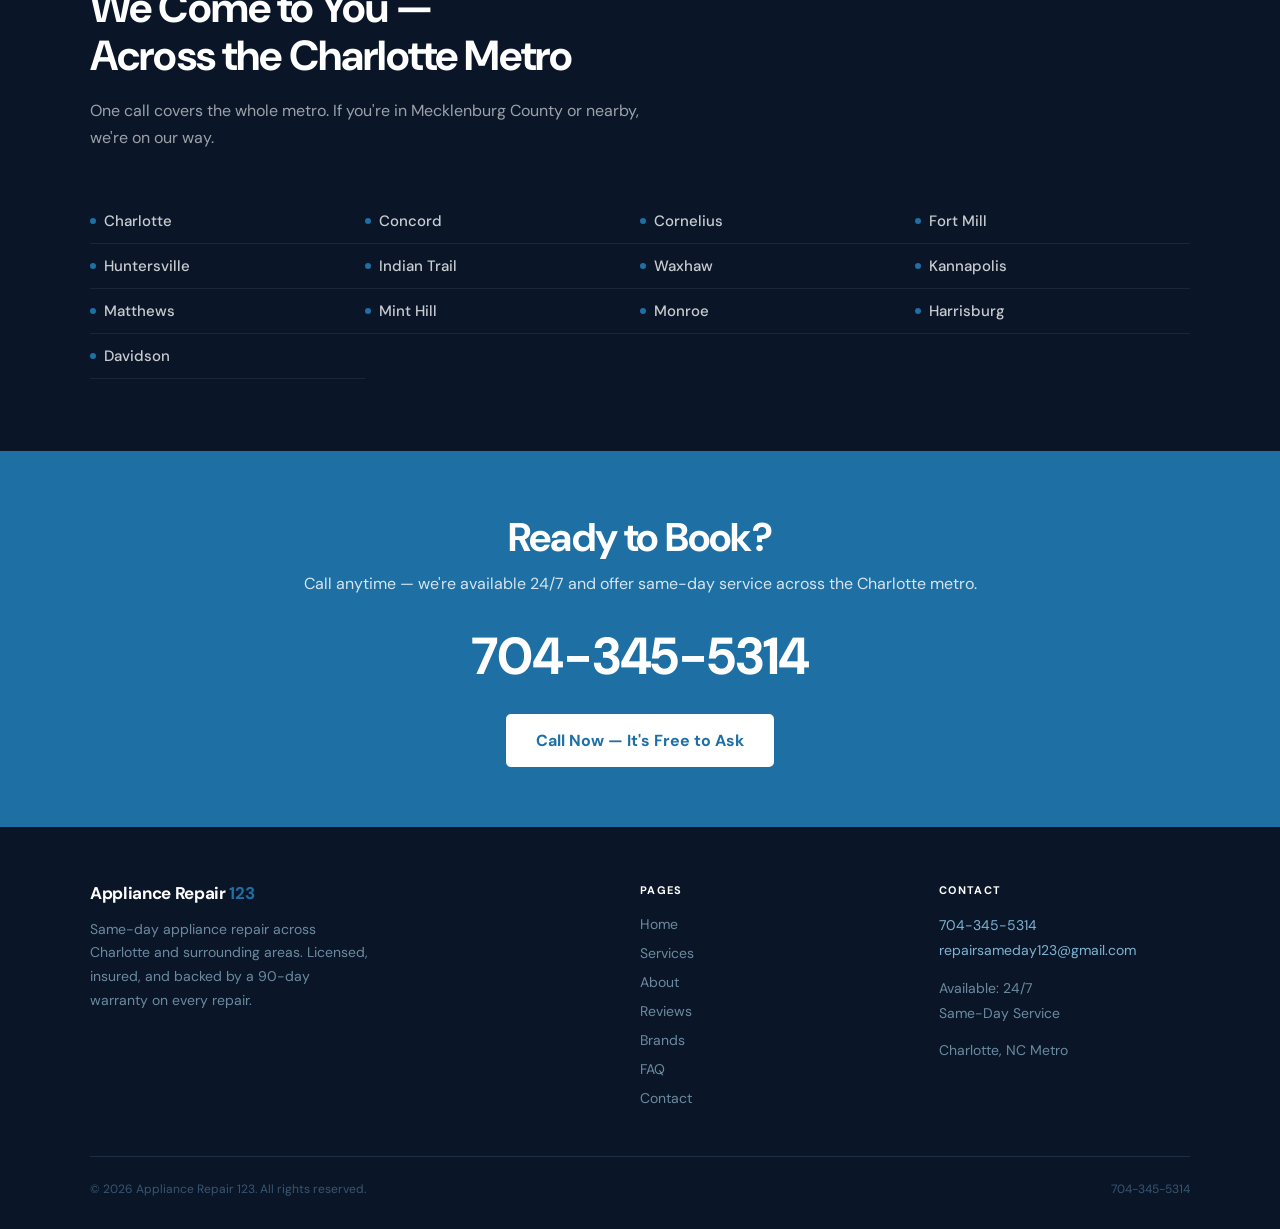
==== commit dbd9ee94: "feat: add testimonials, brands, faq pages; update nav on all pages" ====
--- a/index.html
+++ b/index.html
@@ -23,6 +23,9 @@
         <li><a href="index.html" class="active">Home</a></li>
         <li><a href="services.html">Services</a></li>
         <li><a href="about.html">About</a></li>
+        <li><a href="testimonials.html">Reviews</a></li>
+        <li><a href="brands.html">Brands</a></li>
+        <li><a href="faq.html">FAQ</a></li>
         <li><a href="contact.html">Contact</a></li>
         <li><a href="tel:7043455314" class="nav-cta">Call Now</a></li>
       </ul>
@@ -35,6 +38,9 @@
         <li><a href="index.html" class="active">Home</a></li>
         <li><a href="services.html">Services</a></li>
         <li><a href="about.html">About</a></li>
+        <li><a href="testimonials.html">Reviews</a></li>
+        <li><a href="brands.html">Brands</a></li>
+        <li><a href="faq.html">FAQ</a></li>
         <li><a href="contact.html">Contact</a></li>
         <li><a href="tel:7043455314">📞 Call 704-345-5314</a></li>
       </ul>
@@ -182,6 +188,9 @@
             <li><a href="index.html">Home</a></li>
             <li><a href="services.html">Services</a></li>
             <li><a href="about.html">About</a></li>
+            <li><a href="testimonials.html">Reviews</a></li>
+            <li><a href="brands.html">Brands</a></li>
+            <li><a href="faq.html">FAQ</a></li>
             <li><a href="contact.html">Contact</a></li>
           </ul>
         </div>
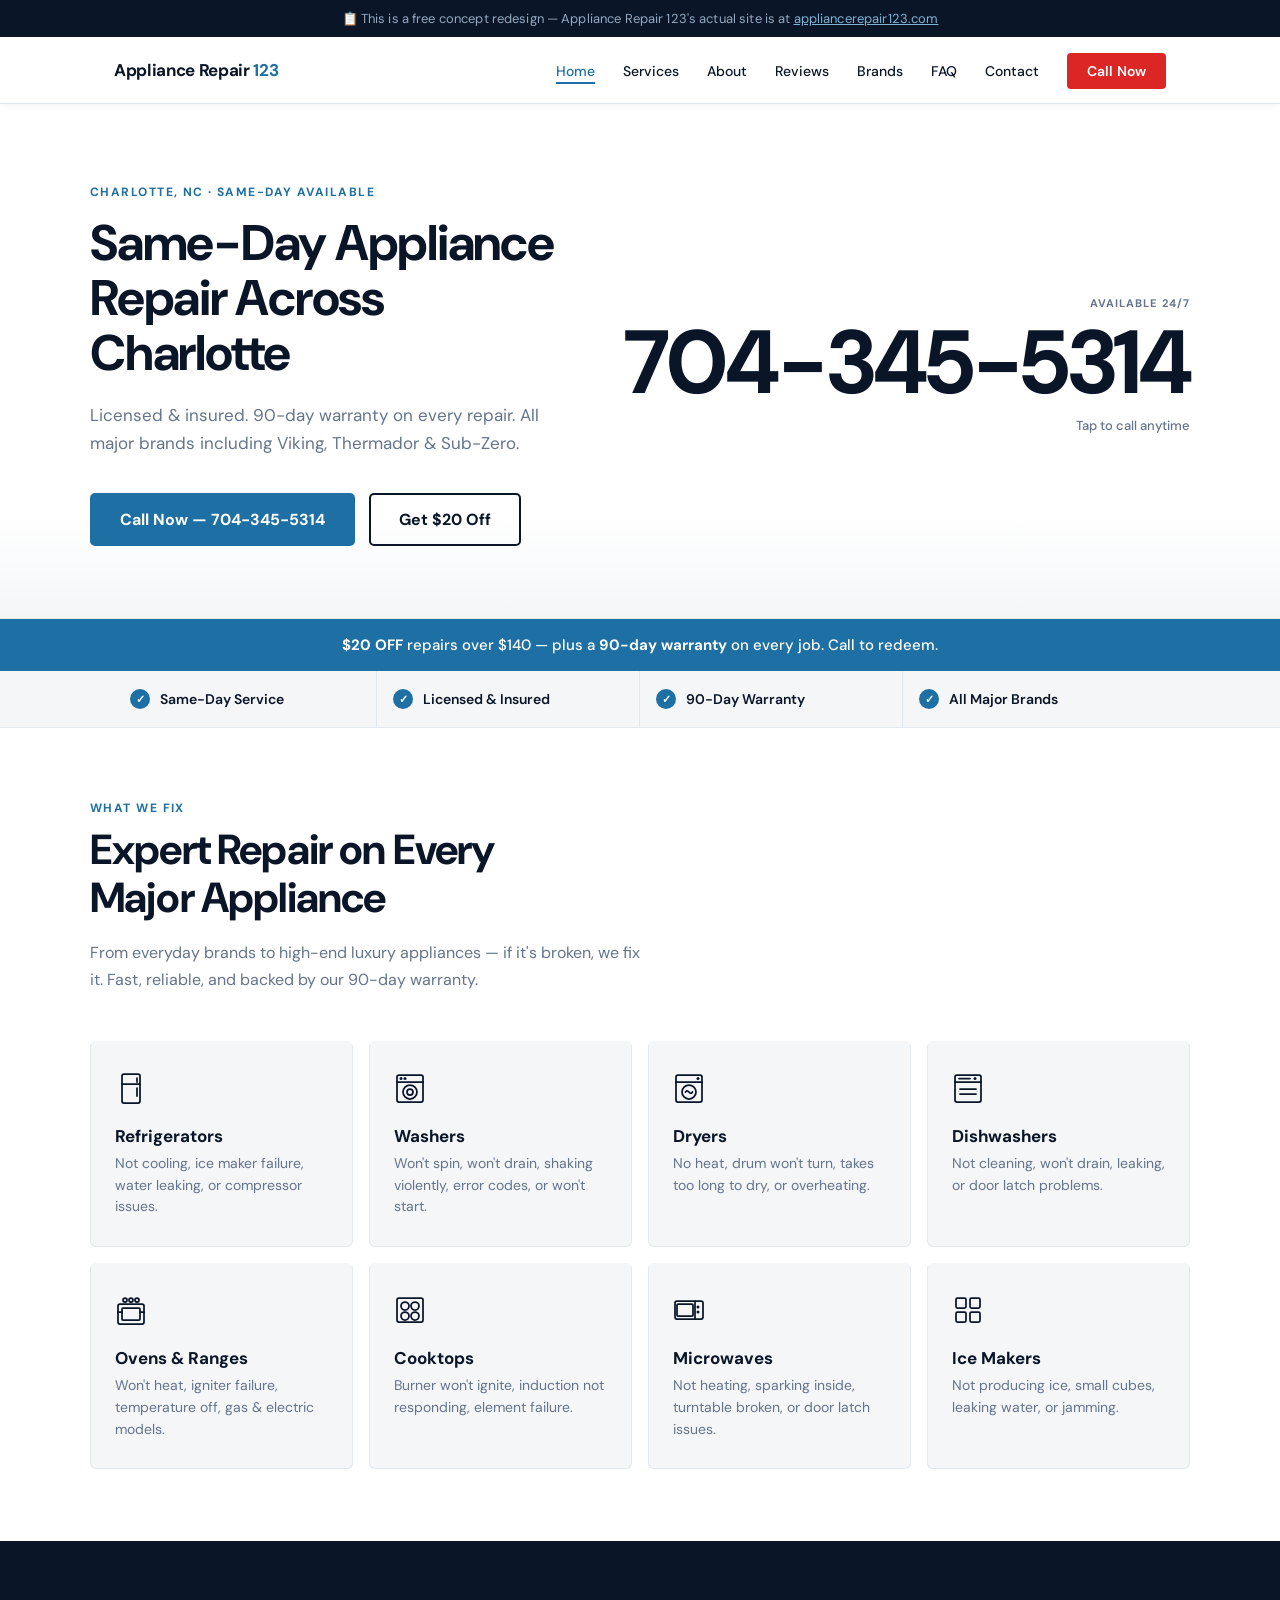
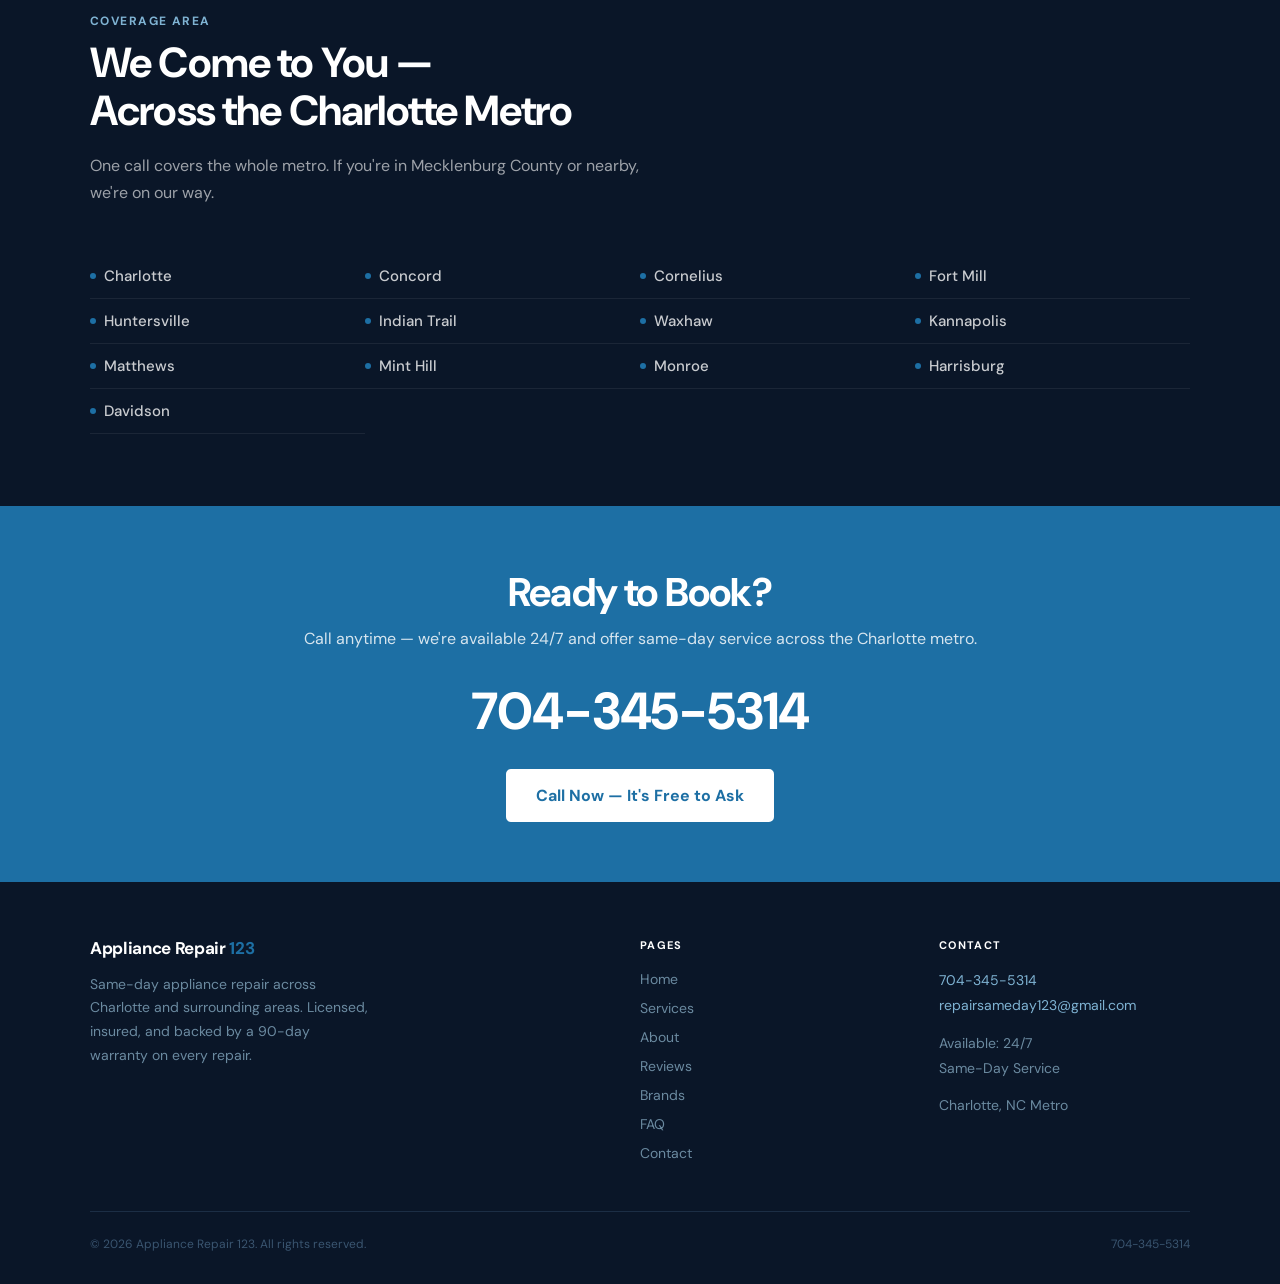
==== commit ea0d616d: "fix: remove <br> from hero phone number, use white-space nowrap" ====
--- a/index.html
+++ b/index.html
@@ -61,7 +61,7 @@
       </div>
       <div class="hero-phone-wrap">
         <p class="hero-phone-label">Available 24/7</p>
-        <a href="tel:7043455314" class="hero-phone">704-345-<br>5314</a>
+        <a href="tel:7043455314" class="hero-phone">704-345-5314</a>
         <p class="hero-phone-sub">Tap to call anytime</p>
       </div>
     </div>
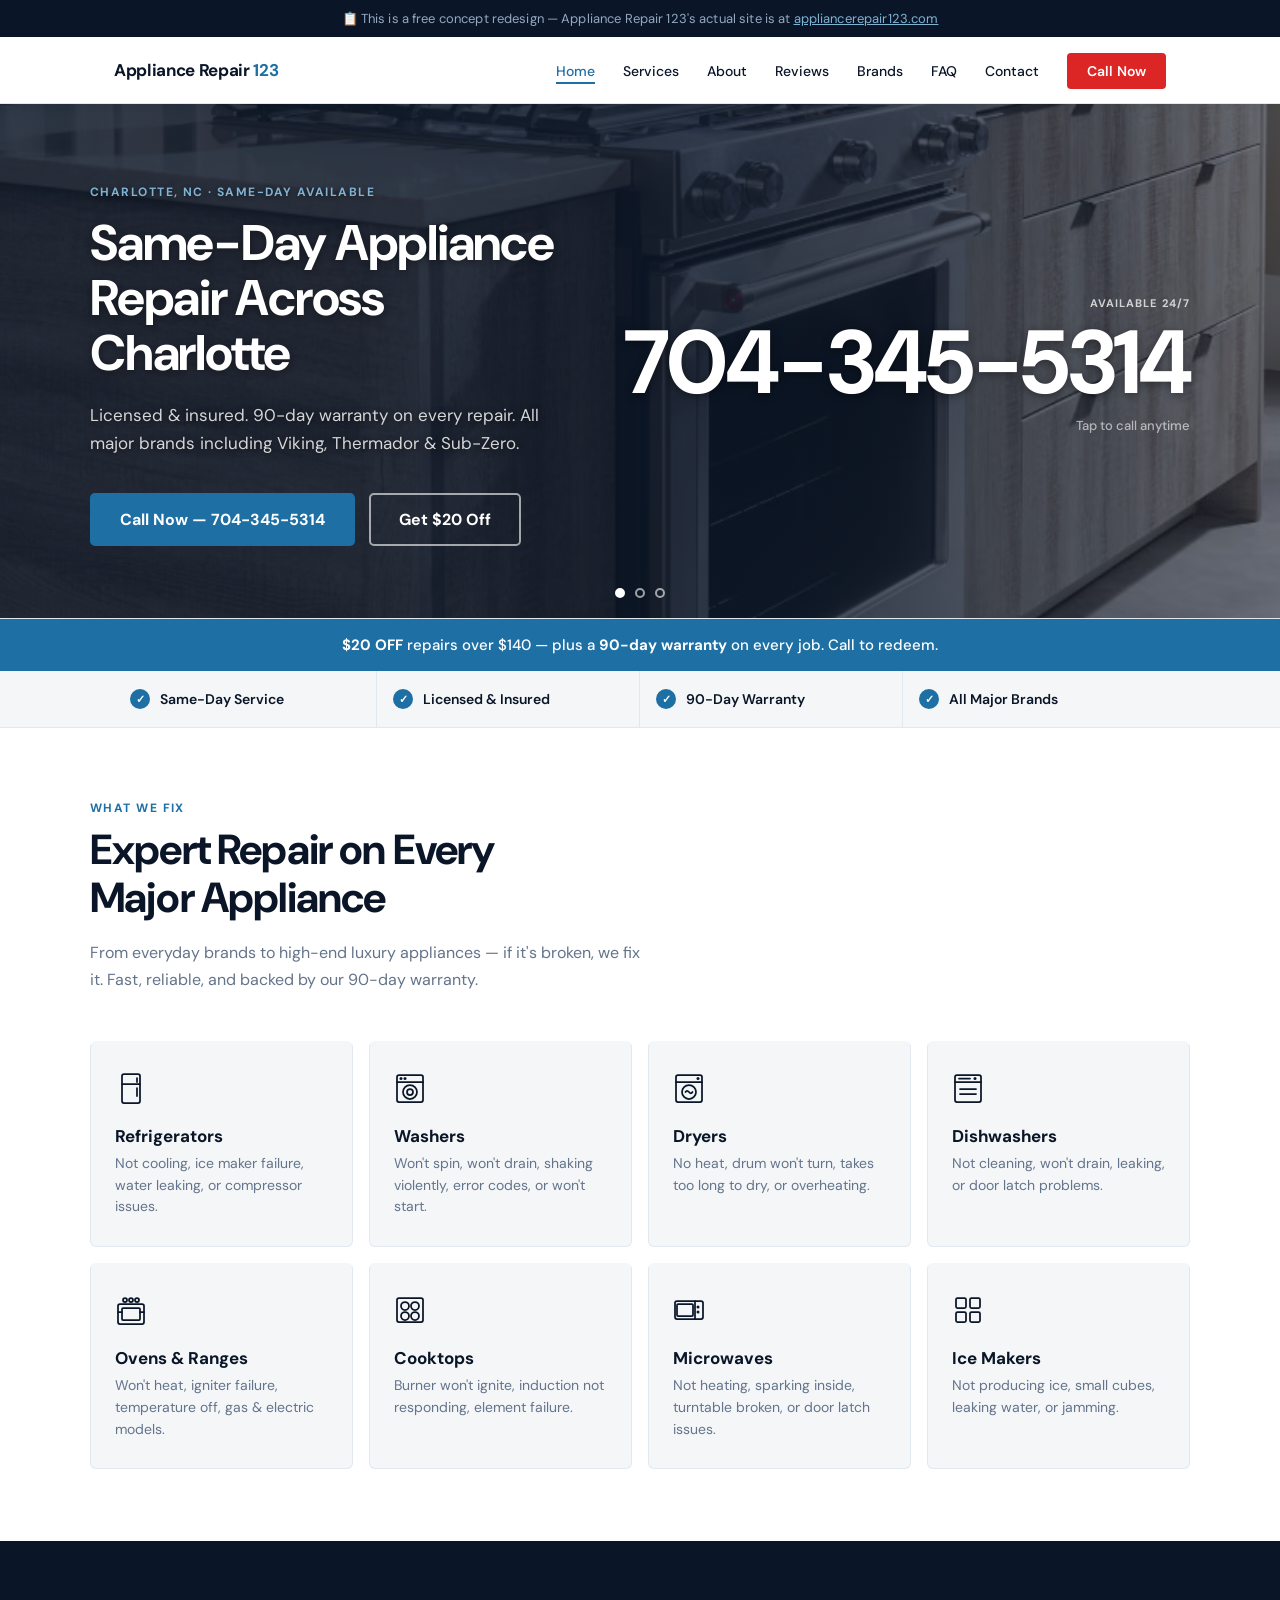
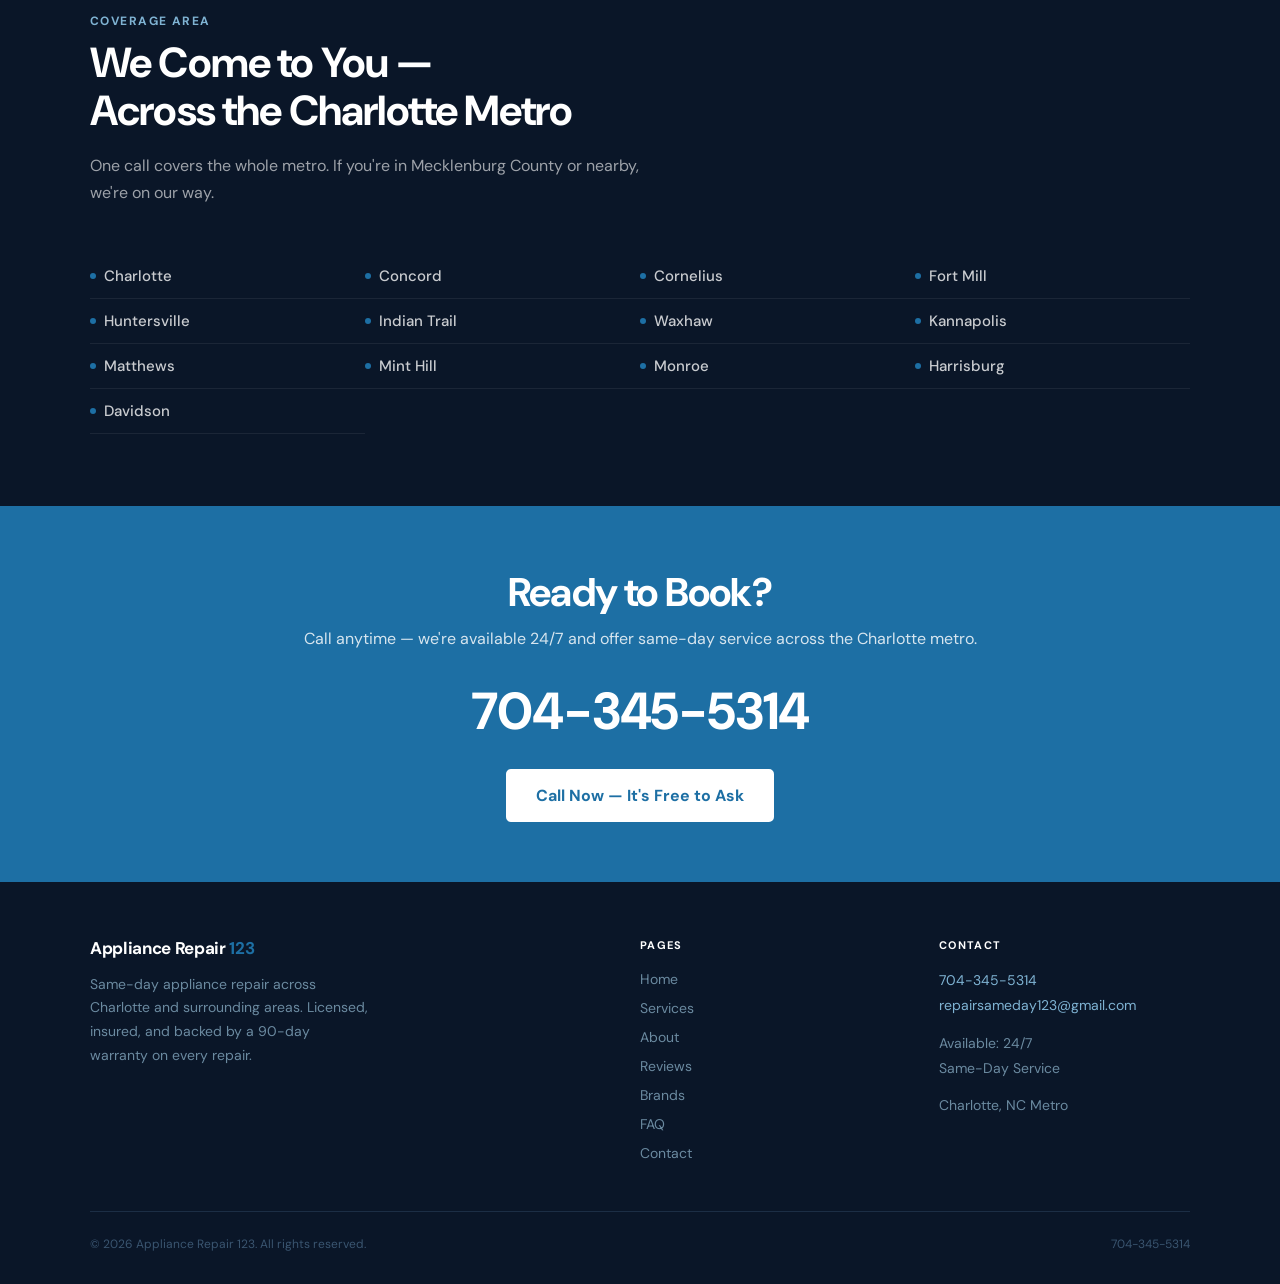
==== commit d403cce3: "feat: crossfading hero slider with 3 appliance images, dots nav" ====
--- a/index.html
+++ b/index.html
@@ -49,6 +49,13 @@
 
   <!-- HERO -->
   <section class="hero">
+    <div class="hero-slides">
+      <div class="hero-slide active" style="background-image: url('images/Range-image.avif');"></div>
+      <div class="hero-slide" style="background-image: url('images/laundry.webp');"></div>
+      <div class="hero-slide" style="background-image: url('images/range-knobs.jpg');"></div>
+    </div>
+    <div class="hero-overlay"></div>
+
     <div class="hero-inner">
       <div class="hero-content">
         <p class="hero-eyebrow">Charlotte, NC · Same-Day Available</p>
@@ -64,6 +71,12 @@
         <a href="tel:7043455314" class="hero-phone">704-345-5314</a>
         <p class="hero-phone-sub">Tap to call anytime</p>
       </div>
+    </div>
+
+    <div class="hero-dots">
+      <button class="hero-dot active" data-index="0" aria-label="Slide 1"></button>
+      <button class="hero-dot" data-index="1" aria-label="Slide 2"></button>
+      <button class="hero-dot" data-index="2" aria-label="Slide 3"></button>
     </div>
   </section>
 
@@ -211,5 +224,32 @@
   </footer>
 
   <script src="main.js"></script>
+  <script>
+    const slides = document.querySelectorAll('.hero-slide');
+    const dots = document.querySelectorAll('.hero-dot');
+    let current = 0;
+    let paused = false;
+
+    function goTo(n) {
+      slides[current].classList.remove('active');
+      dots[current].classList.remove('active');
+      current = (n + slides.length) % slides.length;
+      slides[current].classList.add('active');
+      dots[current].classList.add('active');
+    }
+
+    dots.forEach(dot => {
+      dot.addEventListener('click', () => {
+        goTo(parseInt(dot.dataset.index));
+        paused = true;
+        setTimeout(() => paused = false, 6000);
+      });
+    });
+
+    document.querySelector('.hero').addEventListener('mouseenter', () => paused = true);
+    document.querySelector('.hero').addEventListener('mouseleave', () => paused = false);
+
+    setInterval(() => { if (!paused) goTo(current + 1); }, 5000);
+  </script>
 </body>
 </html>
--- a/css/styles.css
+++ b/css/styles.css
@@ -125,17 +125,17 @@
 .btn-outline {
   display: inline-block;
   background: transparent;
-  color: var(--navy);
+  color: #ffffff;
   font-family: 'DM Sans', sans-serif;
   font-weight: 700;
   font-size: 16px;
   padding: 14px 28px;
   text-decoration: none;
   border-radius: 5px;
-  border: 2px solid var(--navy);
+  border: 2px solid rgba(255,255,255,0.6);
   transition: background 0.15s, color 0.15s, transform 0.1s;
 }
-.btn-outline:hover { background: var(--navy); color: var(--white); transform: translateY(-1px); }
+.btn-outline:hover { background: rgba(255,255,255,0.12); border-color: #fff; transform: translateY(-1px); }
 
 .btn-outline-white {
   display: inline-block;
@@ -287,11 +287,34 @@
    INDEX PAGE
 ───────────────────────────────────────── */
 .hero {
-  background: linear-gradient(to bottom, var(--white) 80%, var(--grey) 100%);
+  position: relative;
+  overflow: hidden;
   padding: 80px 24px 72px;
   border-bottom: 1px solid var(--border);
 }
+.hero-slides {
+  position: absolute;
+  inset: 0;
+  z-index: 0;
+}
+.hero-slide {
+  position: absolute;
+  inset: 0;
+  background-size: cover;
+  background-position: center;
+  opacity: 0;
+  transition: opacity 1.2s ease-in-out;
+}
+.hero-slide.active { opacity: 1; }
+.hero-overlay {
+  position: absolute;
+  inset: 0;
+  background: linear-gradient(to right, rgba(10,22,40,0.82) 55%, rgba(10,22,40,0.55) 100%);
+  z-index: 1;
+}
 .hero-inner {
+  position: relative;
+  z-index: 2;
   max-width: 1100px;
   margin: 0 auto;
   display: flex;
@@ -305,23 +328,26 @@
   font-weight: 700;
   letter-spacing: 0.12em;
   text-transform: uppercase;
-  color: var(--blue);
+  color: #7fb3d3;
   margin-bottom: 16px;
+  text-shadow: 0 1px 4px rgba(0,0,0,0.5);
 }
 .hero h1 {
   font-size: clamp(30px, 4vw, 50px);
   font-weight: 700;
-  color: var(--navy);
+  color: #ffffff;
   line-height: 1.1;
   letter-spacing: -0.025em;
   margin-bottom: 20px;
+  text-shadow: 0 2px 8px rgba(0,0,0,0.4);
 }
 .hero-sub {
   font-size: 17px;
-  color: var(--muted);
+  color: rgba(255,255,255,0.82);
   line-height: 1.65;
   margin-bottom: 36px;
   max-width: 500px;
+  text-shadow: 0 1px 6px rgba(0,0,0,0.5);
 }
 .hero-ctas { display: flex; gap: 14px; flex-wrap: wrap; }
 
@@ -331,27 +357,52 @@
   font-weight: 700;
   letter-spacing: 0.1em;
   text-transform: uppercase;
-  color: var(--muted);
+  color: rgba(255,255,255,0.75);
   margin-bottom: 8px;
 }
 .hero-phone {
   font-size: clamp(44px, 7vw, 100px);
   font-weight: 700;
-  color: var(--navy);
+  color: #ffffff;
   text-decoration: none;
   letter-spacing: -0.04em;
   line-height: 1;
   display: block;
   transition: color 0.15s;
   white-space: nowrap;
-}
-.hero-phone:hover { color: var(--blue); }
+  text-shadow: 0 2px 10px rgba(0,0,0,0.4);
+}
+.hero-phone:hover { color: rgba(255,255,255,0.85); }
 .hero-phone-sub {
   font-size: 13px;
-  color: var(--muted);
+  color: rgba(255,255,255,0.6);
   margin-top: 10px;
   font-weight: 500;
   text-align: right;
+}
+
+.hero-dots {
+  position: absolute;
+  bottom: 20px;
+  left: 50%;
+  transform: translateX(-50%);
+  display: flex;
+  gap: 10px;
+  z-index: 3;
+}
+.hero-dot {
+  width: 10px;
+  height: 10px;
+  border-radius: 50%;
+  border: 2px solid rgba(255,255,255,0.6);
+  background: transparent;
+  cursor: pointer;
+  transition: background 0.3s, border-color 0.3s;
+  padding: 0;
+}
+.hero-dot.active {
+  background: #fff;
+  border-color: #fff;
 }
 
 /* Offer banner */
